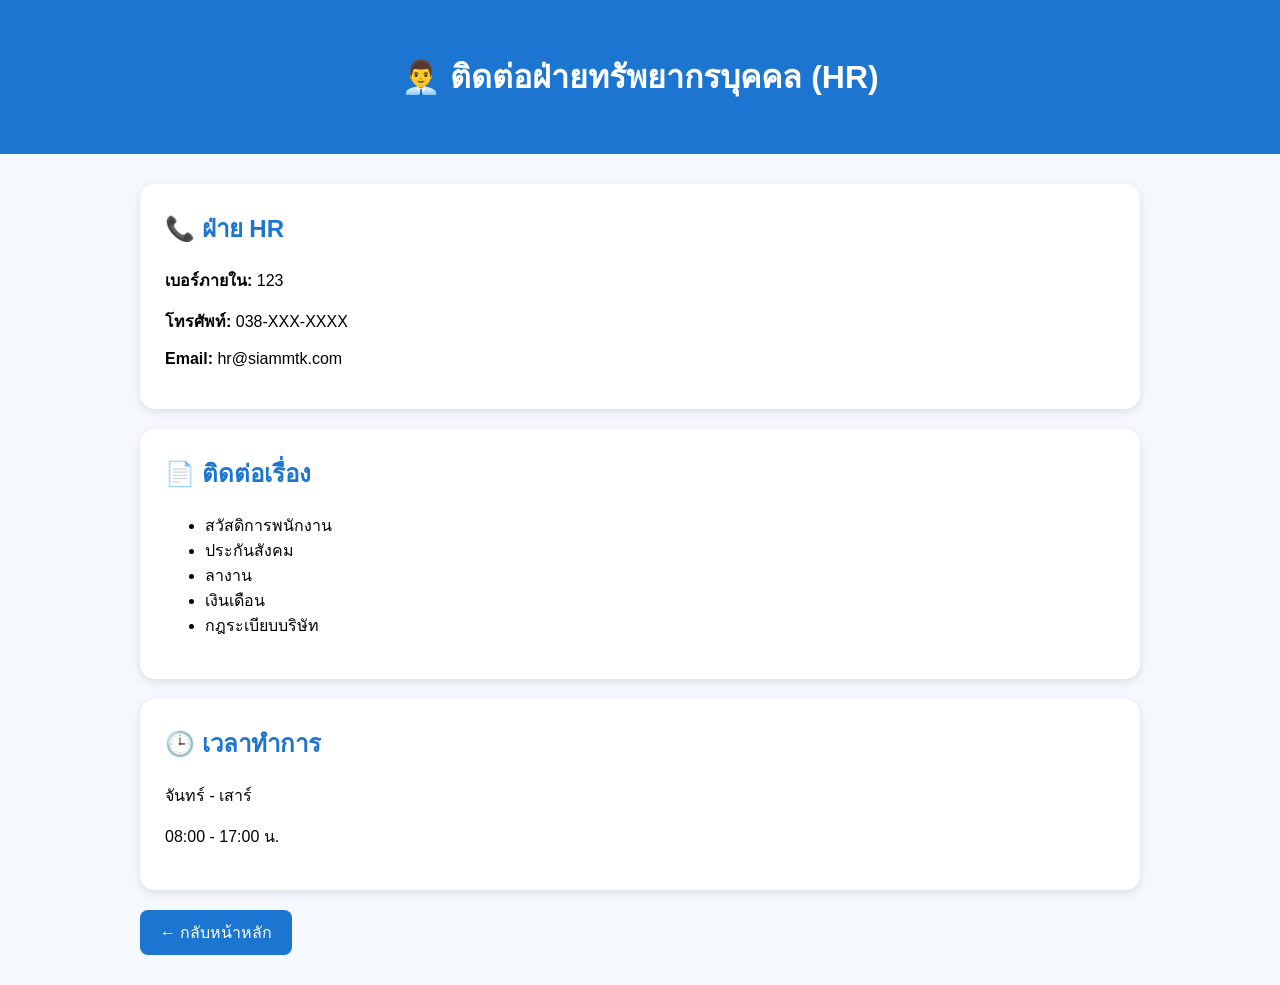
==== contact.html @ 9630e70f "Add files via upload" ====
<!DOCTYPE html>
<html lang="th">
<head>
<meta charset="UTF-8">
<meta name="viewport" content="width=device-width, initial-scale=1.0">
<title>ติดต่อ HR - SiamMTK</title>

<style>

body{
    margin:0;
    font-family:"Prompt",sans-serif;
    background:#f5f8fc;
}

.header{
    background:#1B75D1;
    color:white;
    text-align:center;
    padding:30px;
}

.container{
    max-width:1000px;
    margin:auto;
    padding:30px;
}

.card{
    background:white;
    border-radius:15px;
    padding:25px;
    margin-bottom:20px;
    box-shadow:0 3px 10px rgba(0,0,0,0.1);
}

.card h2{
    color:#1B75D1;
    margin-top:0;
}

.back-btn{
    display:inline-block;
    background:#1B75D1;
    color:white;
    text-decoration:none;
    padding:10px 20px;
    border-radius:8px;
}

</style>
</head>

<body>

<div class="header">
    <h1>👨‍💼 ติดต่อฝ่ายทรัพยากรบุคคล (HR)</h1>
</div>

<div class="container">

    <div class="card">
        <h2>📞 ฝ่าย HR</h2>
        <p><strong>เบอร์ภายใน:</strong> 123</p>
        <p><strong>โทรศัพท์:</strong> 038-XXX-XXXX</p>
        <p><strong>Email:</strong> hr@siammtk.com</p>
    </div>

    <div class="card">
        <h2>📄 ติดต่อเรื่อง</h2>

        <ul>
            <li>สวัสดิการพนักงาน</li>
            <li>ประกันสังคม</li>
            <li>ลางาน</li>
            <li>เงินเดือน</li>
            <li>กฎระเบียบบริษัท</li>
        </ul>
    </div>

    <div class="card">
        <h2>🕒 เวลาทำการ</h2>
        <p>จันทร์ - เสาร์</p>
        <p>08:00 - 17:00 น.</p>
    </div>

    <a href="index.html" class="back-btn">
        ← กลับหน้าหลัก
    </a>

</div>

</body>
</html>
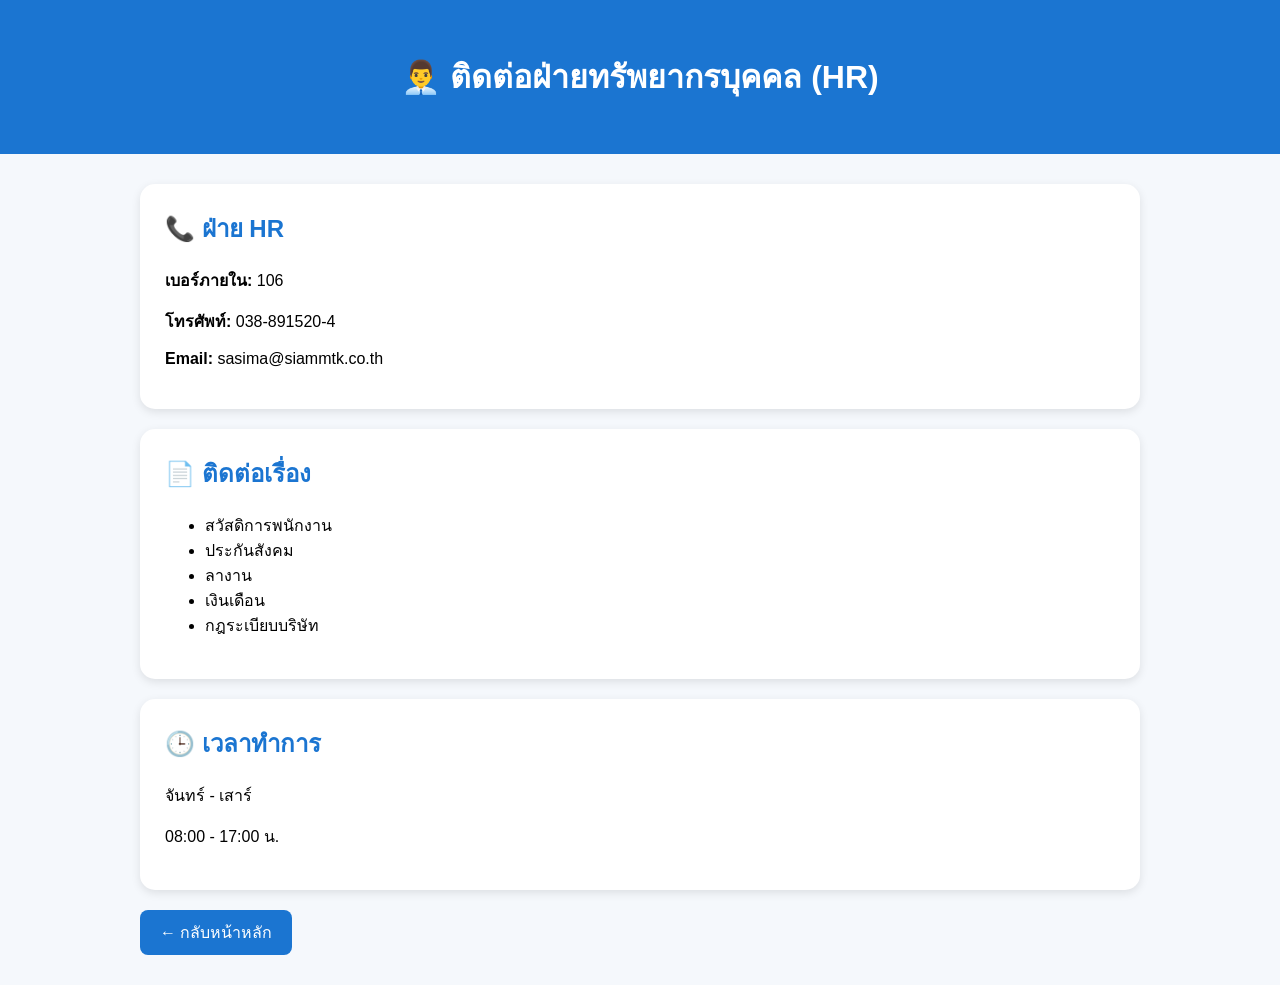
==== commit 699c4f30: "Update contact.html" ====
--- a/contact.html
+++ b/contact.html
@@ -61,9 +61,9 @@
 
     <div class="card">
         <h2>📞 ฝ่าย HR</h2>
-        <p><strong>เบอร์ภายใน:</strong> 123</p>
-        <p><strong>โทรศัพท์:</strong> 038-XXX-XXXX</p>
-        <p><strong>Email:</strong> hr@siammtk.com</p>
+        <p><strong>เบอร์ภายใน:</strong> 106</p>
+        <p><strong>โทรศัพท์:</strong> 038-891520-4</p>
+        <p><strong>Email:</strong> sasima@siammtk.co.th</p>
     </div>
 
     <div class="card">
@@ -91,4 +91,4 @@
 </div>
 
 </body>
-</html>+</html>
